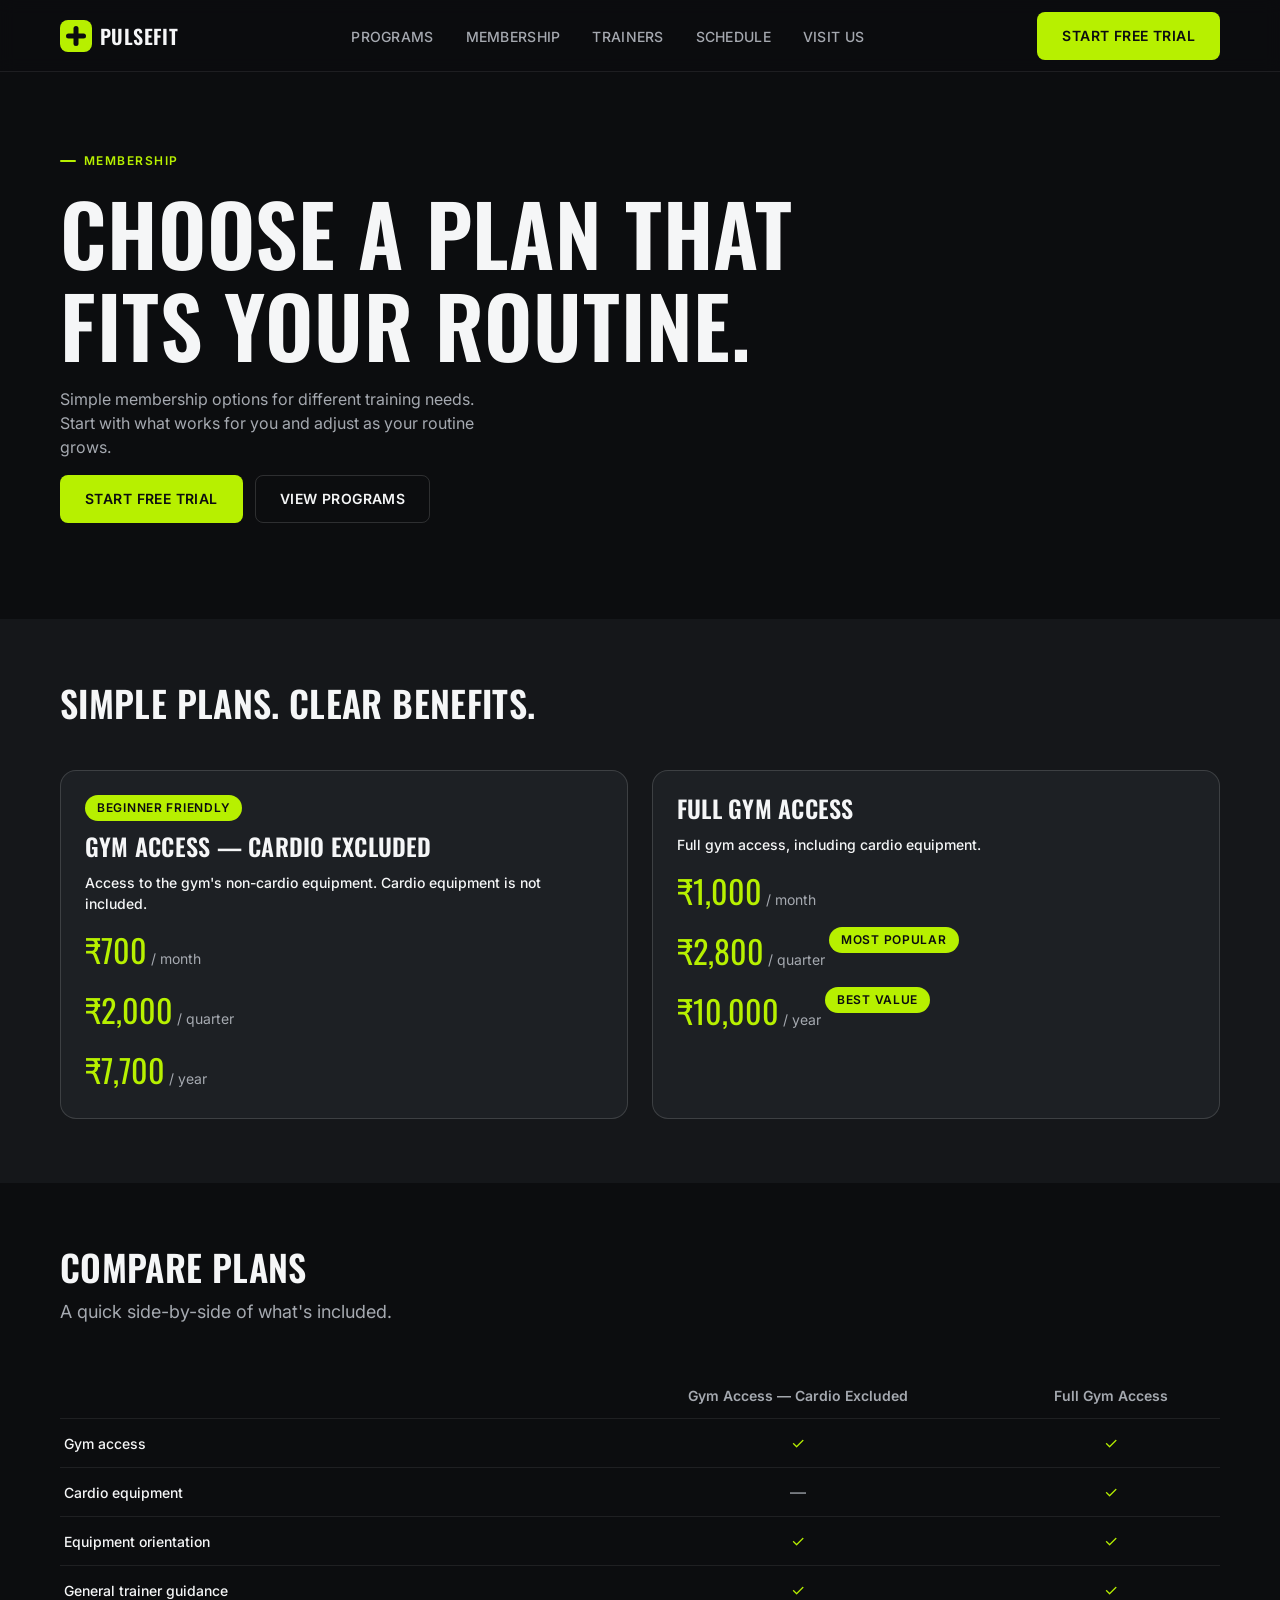
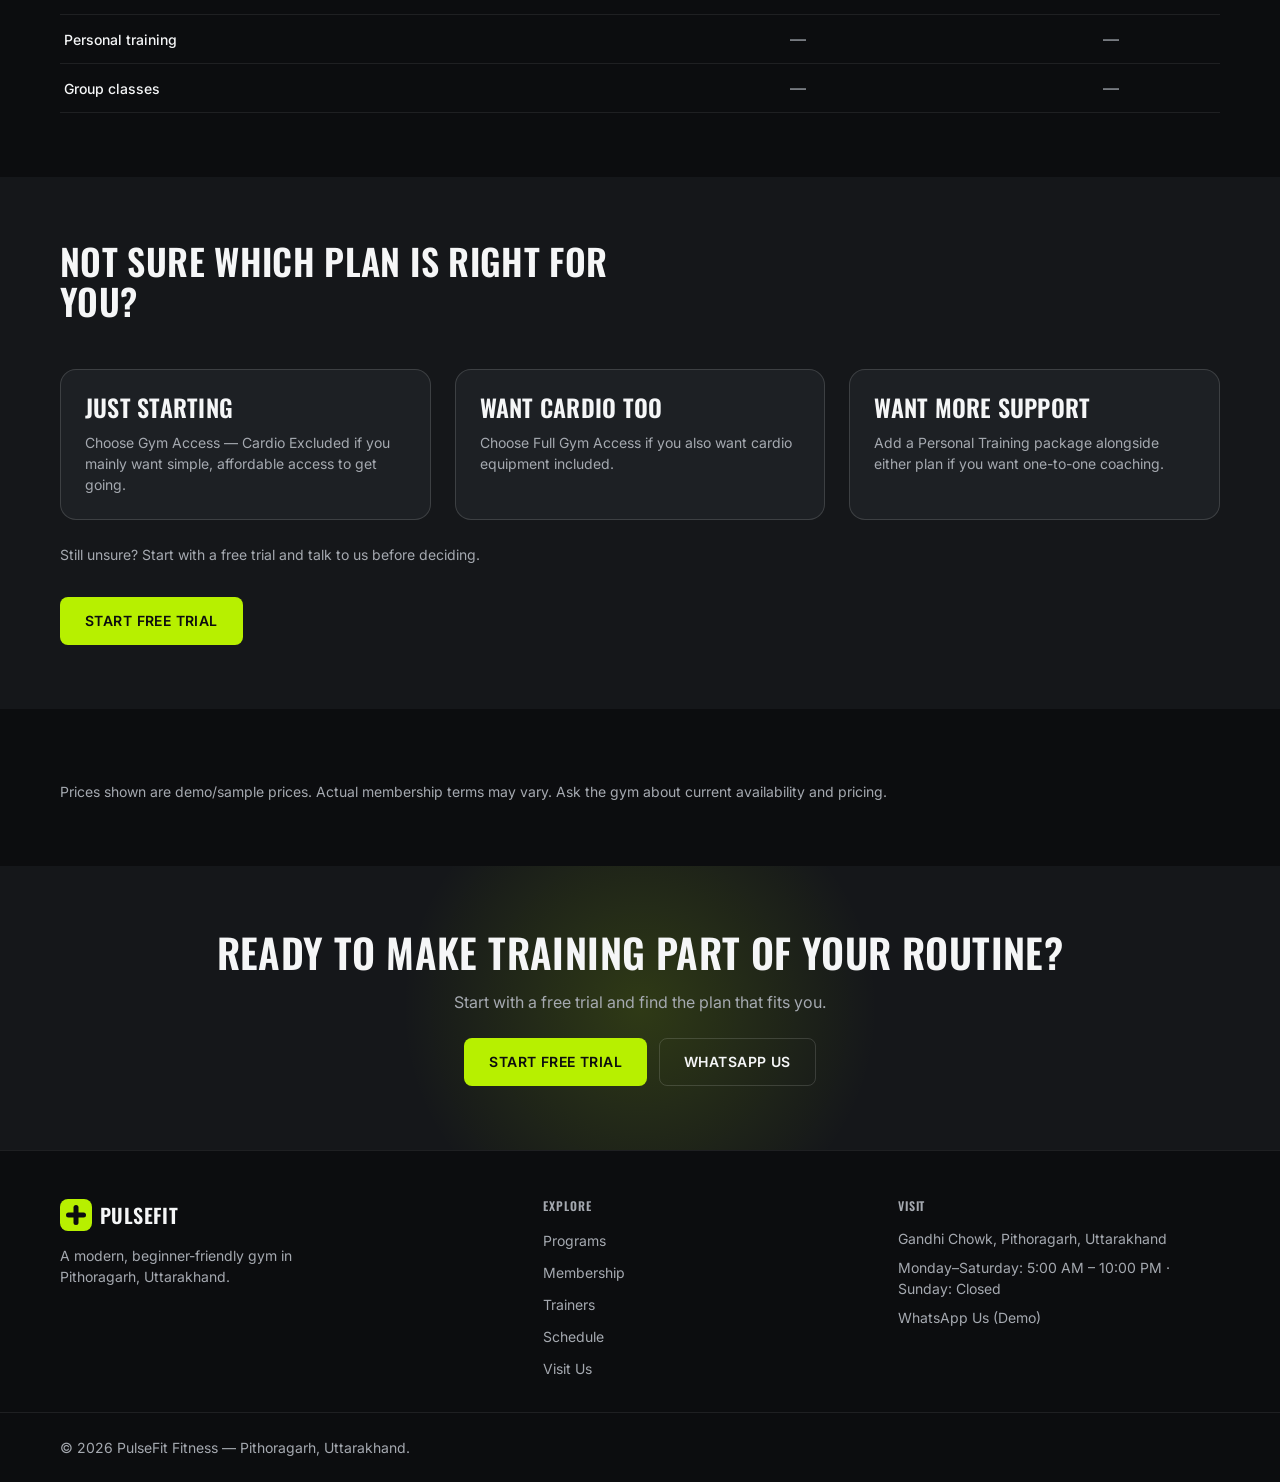
==== membership.html @ 927f4a55 "Add files via upload" ====
<!DOCTYPE html>
<html lang="en">
<head>
  <meta charset="UTF-8">
  <meta name="viewport" content="width=device-width, initial-scale=1.0">
  <meta name="description" content="Compare PulseFit membership plans in Pithoragarh — simple gym-access options with demo pricing, so you can find the plan that fits your routine.">
  <meta name="theme-color" content="#0C0D0F">
  <title>Membership — PulseFit Fitness</title>

  <!-- Fonts: Oswald (display) + Inter (body) -->
  <link rel="preconnect" href="https://fonts.googleapis.com">
  <link rel="preconnect" href="https://fonts.gstatic.com" crossorigin>
  <link href="https://fonts.googleapis.com/css2?family=Inter:wght@400;500;600;700&amp;family=Oswald:wght@500;600;700&amp;display=swap" rel="stylesheet">

  <link rel="stylesheet" href="assets/css/styles.css">
</head>
<body>

  <a class="skip-link" href="#main-content">Skip to main content</a>

  <header class="site-header">
    <div class="container header-inner">

      <a class="logo" href="index.html">
        <svg class="logo-mark" viewBox="0 0 32 32" aria-hidden="true" focusable="false">
          <rect class="logo-mark-bg" width="32" height="32" rx="8"></rect>
          <rect class="logo-mark-plus" x="13.5" y="6" width="5" height="20" rx="2.5"></rect>
          <rect class="logo-mark-plus" x="6" y="13.5" width="20" height="5" rx="2.5"></rect>
        </svg>
        PulseFit
      </a>

      <!-- Desktop navigation: hidden on mobile, shown at the desktop breakpoint -->
      <nav class="nav-desktop" aria-label="Primary">
        <ul>
          <li><a href="programs.html">Programs</a></li>
          <li><a href="membership.html" aria-current="page">Membership</a></li>
          <li><a href="trainers.html">Trainers</a></li>
          <li><a href="schedule.html">Schedule</a></li>
          <li><a href="visit.html">Visit Us</a></li>
        </ul>
      </nav>

      <a class="btn btn--primary nav-cta" href="trial.html">Start Free Trial</a>

      <!-- Mobile hamburger toggle: hidden at the desktop breakpoint -->
      <button
        type="button"
        class="nav-toggle"
        id="nav-toggle"
        aria-expanded="false"
        aria-controls="mobile-menu"
        aria-label="Open menu"
      >
        <span class="nav-toggle-bar"></span>
        <span class="nav-toggle-bar"></span>
        <span class="nav-toggle-bar"></span>
      </button>
    </div>

    <!-- Mobile menu overlay -->
    <div class="mobile-menu" id="mobile-menu" aria-hidden="true">
      <nav class="mobile-menu-nav" aria-label="Mobile">
        <ul>
          <li><a href="index.html">Home</a></li>
          <li><a href="programs.html">Programs</a></li>
          <li><a href="membership.html" aria-current="page">Membership</a></li>
          <li><a href="trainers.html">Trainers</a></li>
          <li><a href="schedule.html">Schedule</a></li>
          <li><a href="visit.html">Visit Us</a></li>
        </ul>
        <a class="btn btn--primary btn--block" href="trial.html">Start Free Trial</a>
      </nav>
    </div>
  </header>

  <main id="main-content">

    <!-- Compact internal-page hero: same pattern as programs.html -->
    <section class="hero">
      <div class="container hero-inner">
        <div class="hero-content">
          <p class="eyebrow">Membership</p>
          <h1 class="hero-heading">Choose a plan that fits your routine.</h1>
          <p class="hero-text">Simple membership options for different training needs. Start with what works for you and adjust as your routine grows.</p>

          <div class="hero-actions">
            <a class="btn btn--primary" href="trial.html">Start Free Trial</a>
            <a class="btn btn--secondary" href="programs.html">View Programs</a>
          </div>
        </div>
      </div>
    </section>

    <!-- Membership Plans: reuses the homepage's membership-card pattern exactly -->
    <section class="section bg-surface" id="plans">
      <div class="container">
        <div class="section-header">
          <h2>Simple Plans. Clear Benefits.</h2>
        </div>

        <div class="card-grid">
          <div class="card membership-card">
            <span class="tag-pill">Beginner Friendly</span>
            <h3>Gym Access — Cardio Excluded</h3>
            <p class="membership-fit">Access to the gym's non-cardio equipment. Cardio equipment is not included.</p>
            <div class="price-row">
              <span class="price">₹700</span>
              <span class="price-period">/ month</span>
            </div>
            <div class="price-row">
              <span class="price">₹2,000</span>
              <span class="price-period">/ quarter</span>
            </div>
            <div class="price-row">
              <span class="price">₹7,700</span>
              <span class="price-period">/ year</span>
            </div>
          </div>

          <div class="card membership-card">
            <h3>Full Gym Access</h3>
            <p class="membership-fit">Full gym access, including cardio equipment.</p>
            <div class="price-row">
              <span class="price">₹1,000</span>
              <span class="price-period">/ month</span>
            </div>
            <div class="price-row">
              <span class="price">₹2,800</span>
              <span class="price-period">/ quarter</span>
              <span class="tag-pill">Most Popular</span>
            </div>
            <div class="price-row">
              <span class="price">₹10,000</span>
              <span class="price-period">/ year</span>
              <span class="tag-pill">Best Value</span>
            </div>
          </div>
        </div>
      </div>
    </section>

    <!-- Plan Comparison: a real table, but sized so it never needs to scroll —
         narrow icon columns + a wrapping feature column, checked at 320px. -->
    <section class="section" id="compare">
      <div class="container">
        <div class="section-header">
          <h2>Compare Plans</h2>
          <p class="section-lead">A quick side-by-side of what's included.</p>
        </div>

        <div class="compare-table-wrap">
          <table class="compare-table">
            <thead>
              <tr>
                <th scope="col"><span class="sr-only">Feature</span></th>
                <th scope="col">Gym Access — Cardio Excluded</th>
                <th scope="col">Full Gym Access</th>
              </tr>
            </thead>
            <tbody>
              <tr>
                <th scope="row">Gym access</th>
                <td><span class="compare-yes" aria-label="Included">✓</span></td>
                <td><span class="compare-yes" aria-label="Included">✓</span></td>
              </tr>
              <tr>
                <th scope="row">Cardio equipment</th>
                <td><span class="compare-no" aria-label="Not included">—</span></td>
                <td><span class="compare-yes" aria-label="Included">✓</span></td>
              </tr>
              <tr>
                <th scope="row">Equipment orientation</th>
                <td><span class="compare-yes" aria-label="Included">✓</span></td>
                <td><span class="compare-yes" aria-label="Included">✓</span></td>
              </tr>
              <tr>
                <th scope="row">General trainer guidance</th>
                <td><span class="compare-yes" aria-label="Included">✓</span></td>
                <td><span class="compare-yes" aria-label="Included">✓</span></td>
              </tr>
              <tr>
                <th scope="row">Personal training</th>
                <td><span class="compare-no" aria-label="Not included">—</span></td>
                <td><span class="compare-no" aria-label="Not included">—</span></td>
              </tr>
              <tr>
                <th scope="row">Group classes</th>
                <td><span class="compare-no" aria-label="Not offered">—</span></td>
                <td><span class="compare-no" aria-label="Not offered">—</span></td>
              </tr>
            </tbody>
          </table>
        </div>
      </div>
    </section>

    <!-- Which Plan Should I Choose: reuses the plain card-grid pattern -->
    <section class="section bg-surface" id="which-plan">
      <div class="container">
        <div class="section-header">
          <h2>Not Sure Which Plan Is Right for You?</h2>
        </div>

        <div class="card-grid">
          <div class="card">
            <h3>Just Starting</h3>
            <p>Choose Gym Access — Cardio Excluded if you mainly want simple, affordable access to get going.</p>
          </div>
          <div class="card">
            <h3>Want Cardio Too</h3>
            <p>Choose Full Gym Access if you also want cardio equipment included.</p>
          </div>
          <div class="card">
            <h3>Want More Support</h3>
            <p>Add a Personal Training package alongside either plan if you want one-to-one coaching.</p>
          </div>
        </div>

        <p class="section-footer-note">Still unsure? Start with a free trial and talk to us before deciding.</p>

        <div class="section-footer-action">
          <a class="btn btn--primary" href="trial.html">Start Free Trial</a>
        </div>
      </div>
    </section>

    <!-- Membership Notes: small, unobtrusive disclosure -->
    <section class="section" id="membership-notes">
      <div class="container">
        <p class="membership-note">Prices shown are demo/sample prices. Actual membership terms may vary. Ask the gym about current availability and pricing.</p>
      </div>
    </section>

    <!-- Final CTA: reuses the homepage's closing cta-band pattern -->
    <section class="section cta-band bg-surface">
      <div class="container cta-band-inner">
        <h2>Ready to Make Training Part of Your Routine?</h2>
        <p>Start with a free trial and find the plan that fits you.</p>

        <div class="cta-band-actions">
          <a class="btn btn--primary" href="trial.html">Start Free Trial</a>
          <a class="btn btn--secondary" href="https://wa.me/919000000000" target="_blank" rel="noopener">WhatsApp Us</a>
        </div>
      </div>
    </section>

  </main>

  <footer class="site-footer">
    <div class="container footer-grid">
      <div class="footer-brand">
        <a class="logo" href="index.html">
          <svg class="logo-mark" viewBox="0 0 32 32" aria-hidden="true" focusable="false">
            <rect class="logo-mark-bg" width="32" height="32" rx="8"></rect>
            <rect class="logo-mark-plus" x="13.5" y="6" width="5" height="20" rx="2.5"></rect>
            <rect class="logo-mark-plus" x="6" y="13.5" width="20" height="5" rx="2.5"></rect>
          </svg>
          PulseFit
        </a>
        <p>A modern, beginner-friendly gym in Pithoragarh, Uttarakhand.</p>
      </div>

      <div class="footer-links">
        <h3>Explore</h3>
        <ul>
          <li><a href="programs.html">Programs</a></li>
          <li><a href="membership.html" aria-current="page">Membership</a></li>
          <li><a href="trainers.html">Trainers</a></li>
          <li><a href="schedule.html">Schedule</a></li>
          <li><a href="visit.html">Visit Us</a></li>
        </ul>
      </div>

      <div class="footer-contact">
        <h3>Visit</h3>
        <ul>
          <li>Gandhi Chowk, Pithoragarh, Uttarakhand</li>
          <li>Monday–Saturday: 5:00 AM – 10:00 PM · Sunday: Closed</li>
          <li><a href="https://wa.me/919000000000" target="_blank" rel="noopener">WhatsApp Us (Demo)</a></li>
        </ul>
      </div>
    </div>

    <div class="footer-bottom">
      <div class="container">
        <p>© 2026 PulseFit Fitness — Pithoragarh, Uttarakhand.</p>
      </div>
    </div>
  </footer>

  <script src="assets/js/script.js" defer></script>
</body>
</html>
---- assets/css/styles.css ----
/* =========================================================
   PULSEFIT — GLOBAL STYLESHEET
   Phase 4 foundation: tokens, reset, base, typography,
   layout, buttons, header, navigation, hero, responsive,
   accessibility, utilities.

   Table of contents:
   1.  Design tokens
   2.  Reset
   3.  Base styles
   4.  Typography
   5.  Layout / container
   6.  Buttons
   7.  Header
   8.  Navigation
   9.  Hero
   10. Responsive rules
   11. Accessibility
   12. Utility classes
   ========================================================= */

/* =========================================================
   1. DESIGN TOKENS
   ========================================================= */
:root {
  /* Color */
  --bg: #0C0D0F;
  --surface: #15171A;
  --surface-2: #1D2024;

  --text: #F5F6F7;
  --text-muted: #A5A9B0;

  --accent: #B7F000;
  --accent-hover: #C8FF1A;
  --accent-ink: #0C0D0F; /* text/icon color placed on top of the accent */
  --warm: #E9E5DC;

  --border: rgba(255, 255, 255, .08);
  --border-strong: rgba(255, 255, 255, .14);

  /* Fonts */
  --font-display: "Oswald", "Arial Narrow", sans-serif;
  --font-body: "Inter", -apple-system, BlinkMacSystemFont, sans-serif;

  /* Type scale (mobile values from spec; --fs-hero scales fluidly
     up toward the desktop range as the viewport widens) */
  --fs-eyebrow: 12px;
  --fs-small: 14px;
  --fs-body: 16px;
  --fs-h3: 24px;
  --fs-h2: 36px;
  --fs-hero: clamp(52px, 3.6vw + 38px, 84px);

  /* Spacing scale */
  --space-4: 4px;
  --space-8: 8px;
  --space-12: 12px;
  --space-16: 16px;
  --space-24: 24px;
  --space-32: 32px;
  --space-40: 40px;
  --space-48: 48px;
  --space-64: 64px;
  --space-80: 80px;
  --space-96: 96px;
  --space-128: 128px;

  /* Radius */
  --radius-control: 8px;  /* buttons / inputs */
  --radius-card: 16px;    /* cards */
  --radius-feature: 20px; /* large feature blocks */
  --radius-pill: 999px;   /* pills */

  /* Layout */
  --container-max: 1200px;
  --container-pad: 20px;
  --header-height: 72px;

  /* Motion */
  --transition: 200ms ease;

  /* Stacking order */
  --z-header: 100;
  --z-overlay: 90;
  --z-skip-link: 200;
}

/* =========================================================
   2. RESET
   ========================================================= */
*,
*::before,
*::after {
  box-sizing: border-box;
}

* {
  margin: 0;
}

html {
  -webkit-text-size-adjust: 100%;
}

body {
  min-height: 100vh;
  line-height: 1.5;
  -webkit-font-smoothing: antialiased;
  -moz-osx-font-smoothing: grayscale;
}

img,
picture,
svg {
  display: block;
  max-width: 100%;
}

button,
input,
textarea,
select {
  font: inherit;
  color: inherit;
}

button {
  background: none;
  border: none;
  cursor: pointer;
}

a {
  color: inherit;
  text-decoration: none;
}

ul {
  list-style: none;
  padding: 0;
}

/* =========================================================
   3. BASE STYLES
   ========================================================= */
html {
  scroll-behavior: smooth;
}

body {
  background-color: var(--bg);
  color: var(--text);
  font-family: var(--font-body);
  font-size: var(--fs-body);
  overflow-x: hidden; /* safety net against accidental horizontal overflow */
}

/* Applied by script.js while the mobile menu is open */
body.no-scroll {
  overflow: hidden;
}

/* =========================================================
   4. TYPOGRAPHY
   ========================================================= */
h1,
h2,
h3 {
  font-family: var(--font-display);
  font-weight: 600;
  line-height: 1.1;
  text-transform: uppercase;
  letter-spacing: 0.01em;
  color: var(--text);
}

h1 {
  font-size: var(--fs-hero);
}

h2 {
  font-size: var(--fs-h2);
}

h3 {
  font-size: var(--fs-h3);
}

p {
  color: var(--text-muted);
}

.eyebrow {
  display: inline-flex;
  align-items: center;
  gap: var(--space-8);
  font-family: var(--font-body);
  font-size: var(--fs-eyebrow);
  font-weight: 600;
  letter-spacing: 0.12em;
  text-transform: uppercase;
  color: var(--accent);
}

.eyebrow::before {
  content: "";
  width: 16px;
  height: 2px;
  background-color: var(--accent);
  border-radius: var(--radius-pill);
}

/* =========================================================
   5. LAYOUT / CONTAINER
   ========================================================= */
.container {
  width: 100%;
  max-width: var(--container-max);
  margin-inline: auto;
  padding-inline: var(--container-pad);
}

/* =========================================================
   6. BUTTONS
   ========================================================= */
.btn {
  display: inline-flex;
  align-items: center;
  justify-content: center;
  gap: var(--space-8);
  min-height: 48px; /* comfortable tap target */
  padding: var(--space-12) var(--space-24);
  border-radius: var(--radius-control);
  border: 1px solid transparent;
  font-family: var(--font-body);
  font-size: var(--fs-small);
  font-weight: 600;
  letter-spacing: 0.03em;
  text-transform: uppercase;
  white-space: nowrap;
  transition: transform var(--transition), background-color var(--transition),
    border-color var(--transition);
}

.btn:active {
  transform: scale(0.98);
}

.btn--primary {
  background-color: var(--accent);
  color: var(--accent-ink);
}

.btn--primary:hover {
  background-color: var(--accent-hover);
}

.btn--secondary {
  background-color: transparent;
  border-color: var(--border-strong);
  color: var(--text);
}

.btn--secondary:hover {
  background-color: var(--surface);
  border-color: var(--accent);
}

.btn--tertiary {
  background-color: transparent;
  border-color: transparent;
  color: var(--text-muted);
}

.btn--tertiary:hover {
  color: var(--text);
  text-decoration: underline;
}

.btn--block {
  width: 100%;
}

/* =========================================================
   7. HEADER
   ========================================================= */
.site-header {
  position: sticky;
  top: 0;
  z-index: var(--z-header);
  height: var(--header-height);
  display: flex;
  align-items: center;
  background-color: rgba(12, 13, 15, 0.92);
  backdrop-filter: blur(8px);
  -webkit-backdrop-filter: blur(8px);
  border-bottom: 1px solid var(--border);
}

.header-inner {
  display: flex;
  align-items: center;
  justify-content: space-between;
  gap: var(--space-16);
}

.logo {
  display: inline-flex;
  align-items: center;
  gap: var(--space-8);
  font-family: var(--font-display);
  font-size: 20px;
  font-weight: 600;
  letter-spacing: 0.02em;
  text-transform: uppercase;
}

.logo-mark {
  width: 32px;
  height: 32px;
  flex-shrink: 0;
}

.logo-mark-bg {
  fill: var(--accent);
}

.logo-mark-plus {
  fill: var(--accent-ink);
}

/* =========================================================
   8. NAVIGATION
   ========================================================= */

/* Desktop nav + CTA are hidden until the desktop breakpoint (section 10) */
.nav-desktop {
  display: none;
}

.nav-cta {
  display: none;
}

/* Hamburger toggle (mobile only) */
.nav-toggle {
  display: flex;
  flex-direction: column;
  justify-content: center;
  align-items: center;
  gap: 5px;
  width: 48px;
  height: 48px;
  border-radius: var(--radius-control);
  flex-shrink: 0;
}

.nav-toggle-bar {
  width: 22px;
  height: 2px;
  background-color: var(--text);
  border-radius: var(--radius-pill);
  transition: transform var(--transition), opacity var(--transition);
}

/* Animate hamburger into an X. State is read straight off aria-expanded
   so the icon can never fall out of sync with the accessible state. */
.nav-toggle[aria-expanded="true"] .nav-toggle-bar:nth-child(1) {
  transform: translateY(7px) rotate(45deg);
}

.nav-toggle[aria-expanded="true"] .nav-toggle-bar:nth-child(2) {
  opacity: 0;
}

.nav-toggle[aria-expanded="true"] .nav-toggle-bar:nth-child(3) {
  transform: translateY(-7px) rotate(-45deg);
}

/* Mobile menu overlay panel. Visibility is driven by aria-hidden so the
   accessible state and the visual state can never drift apart. */
.mobile-menu {
  position: fixed;
  inset: var(--header-height) 0 0 0;
  z-index: var(--z-overlay);
  background-color: var(--bg);
  padding: var(--space-32) var(--container-pad) var(--space-40);
  overflow-y: auto;
  opacity: 0;
  visibility: hidden;
  transform: translateY(-8px);
  transition: opacity var(--transition), transform var(--transition),
    visibility var(--transition);
}

.mobile-menu[aria-hidden="false"] {
  opacity: 1;
  visibility: visible;
  transform: translateY(0);
}

.mobile-menu-nav ul {
  display: flex;
  flex-direction: column;
  gap: var(--space-8);
  margin-bottom: var(--space-32);
}

.mobile-menu-nav a {
  display: block;
  padding: var(--space-12) 0;
  font-family: var(--font-display);
  font-size: var(--fs-h3);
  text-transform: uppercase;
  border-bottom: 1px solid var(--border);
}

/* =========================================================
   9. HERO
   ========================================================= */
.hero {
  padding-block: var(--space-48) var(--space-64);
}

.hero-inner {
  display: flex;
  flex-direction: column;
  gap: var(--space-32);
}

.hero-content {
  display: flex;
  flex-direction: column;
  align-items: flex-start;
  gap: var(--space-16);
}

.hero-heading {
  max-width: 18ch;
}

.hero-text {
  max-width: 42ch;
  font-size: var(--fs-body);
}

.hero-actions {
  display: flex;
  flex-direction: column;
  gap: var(--space-12);
  width: 100%;
}

.hero-trust {
  display: flex;
  flex-wrap: wrap;
  gap: var(--space-16) var(--space-24);
  margin-top: var(--space-8);
}

.hero-trust li {
  display: flex;
  align-items: center;
  gap: var(--space-8);
  font-size: var(--fs-small);
  color: var(--text-muted);
}

.hero-trust li::before {
  content: "";
  width: 6px;
  height: 6px;
  border-radius: 50%;
  background-color: var(--accent);
  flex-shrink: 0;
}

.hero-visual-frame {
  position: relative;
  width: 100%;
  aspect-ratio: 4 / 5;
  border-radius: var(--radius-feature);
  background-color: var(--surface);
  border: 1px solid var(--border);
  overflow: hidden;
}

.hero-visual-frame img {
  width: 100%;
  height: 100%;
  object-fit: cover;
  display: block;
}

.site-footer {
  border-top: 1px solid var(--border);
}

/* Inner vertical spacing now lives on .footer-grid / .footer-bottom below */
.site-footer p {
  font-size: var(--fs-small);
}

/* =========================================================
   PHASE 5 — HOMEPAGE SECTION COMPONENTS
   Built on top of the tokens, buttons, and container/eyebrow
   patterns already defined above. No new frameworks, no
   duplicate systems — everything below reuses .container,
   .btn, .eyebrow and the color/spacing/radius tokens.
   ========================================================= */

/* --- Shared section + heading pattern, reused by every
       section below --- */
.section {
  padding-block: var(--space-64);
}

.section-header {
  display: flex;
  flex-direction: column;
  gap: var(--space-12);
  max-width: 60ch;
  margin-bottom: var(--space-32);
}

.section-lead {
  font-size: 18px;
}

.section-footer-action {
  margin-top: var(--space-32);
}

/* --- Cards: shared by Trust Strip, Programs, Facilities,
       Trainers, Membership and Testimonials --- */
.card-grid {
  display: grid;
  grid-template-columns: repeat(auto-fit, minmax(240px, 1fr));
  gap: var(--space-16);
}

.card {
  display: flex;
  flex-direction: column;
  gap: var(--space-12);
  padding: var(--space-24);
  background-color: var(--surface-2);
  border: 1px solid var(--border-strong);
  border-radius: var(--radius-card);
  transition: border-color var(--transition), transform var(--transition);
}

.card h3 {
  font-size: var(--fs-h3);
}

.card p {
  font-size: var(--fs-small);
}

/* Cards that are also links get a hover/focus affordance */
a.card:hover,
a.card:focus-visible {
  border-color: var(--accent);
  transform: translateY(-2px);
}

.card-icon {
  width: 48px;
  height: 48px;
  padding: 10px;
  box-sizing: border-box;
  background-color: var(--surface);
  border-radius: var(--radius-control);
  color: var(--accent);
  transition: background-color var(--transition), color var(--transition);
}

a.card:hover .card-icon,
a.card:focus-visible .card-icon {
  background-color: var(--accent);
  color: var(--accent-ink);
}

.card-icon svg {
  width: 100%;
  height: 100%;
}

.card-link {
  margin-top: auto;
  align-self: flex-start;
  font-size: var(--fs-small);
  font-weight: 600;
  color: var(--accent);
}

.plus-badge {
  width: 40px;
  height: 40px;
  flex-shrink: 0;
  border-radius: var(--radius-control);
  background-color: var(--surface);
  color: var(--accent);
  display: flex;
  align-items: center;
  justify-content: center;
}

.plus-badge svg {
  width: 16px;
  height: 16px;
}

/* --- Why PulseFit: a split layout (intro + list), deliberately not a
       card-grid, so the page doesn't read as repetitive cards end to end --- */
.why-grid {
  display: flex;
  flex-direction: column;
  gap: var(--space-32);
}

.why-intro {
  display: flex;
  flex-direction: column;
  gap: var(--space-12);
  max-width: 60ch;
}

.why-highlight {
  margin-top: var(--space-8);
  padding-top: var(--space-16);
  border-top: 1px solid var(--border);
  font-family: var(--font-display);
  font-size: var(--fs-h3);
  text-transform: uppercase;
  color: var(--accent);
}

.why-list {
  display: flex;
  flex-direction: column;
}

.why-item {
  display: flex;
  gap: var(--space-16);
  padding-block: var(--space-24);
  border-bottom: 1px solid var(--border);
}

.why-item:first-child {
  padding-top: 0;
}

.why-item:last-child {
  border-bottom: none;
  padding-bottom: 0;
}

.why-item h3 {
  font-size: var(--fs-h3);
  margin-bottom: var(--space-4);
}

.why-item p {
  font-size: var(--fs-small);
}

/* --- Facilities: image-first bento gallery — one dominant image plus
   three supporting images, rather than four equal illustrated tiles --- */
.facility-gallery {
  display: grid;
  grid-template-columns: 1fr;
  gap: var(--space-16);
}

.facility-photo {
  width: 100%;
  aspect-ratio: 4 / 3;
  border-radius: var(--radius-card);
  background-color: var(--surface-2);
  border: 1px solid var(--border);
  overflow: hidden;
}

.facility-item--dominant .facility-photo {
  aspect-ratio: 16 / 10;
}

.facility-photo img {
  width: 100%;
  height: 100%;
  object-fit: cover;
  display: block;
}

.facility-caption {
  margin-top: var(--space-8);
  font-size: var(--fs-small);
  font-weight: 500;
  text-align: center;
}

.facility-note {
  margin-top: var(--space-16);
  font-size: var(--fs-small);
}

/* --- Beginner-Friendly: a distinct reassurance banner (image + text + CTA),
   deliberately different from the card-grid and gallery compositions above --- */
.beginner-banner {
  margin-top: var(--space-32);
  display: flex;
  flex-direction: column;
  gap: var(--space-24);
  padding: var(--space-24);
  border-radius: var(--radius-feature);
  background-color: var(--surface-2);
  border: 1px solid var(--border-strong);
}

.beginner-banner-visual {
  aspect-ratio: 4 / 3;
  border-radius: var(--radius-card);
  overflow: hidden;
}

.beginner-banner-visual img {
  width: 100%;
  height: 100%;
  object-fit: cover;
  display: block;
}

.beginner-banner-content {
  display: flex;
  flex-direction: column;
  align-items: flex-start;
  gap: var(--space-12);
}

.beginner-banner-content h3 {
  font-size: var(--fs-h2);
}

.beginner-banner-content p {
  max-width: 60ch;
}

/* --- Trainers: an editorial alternating layout instead of a uniform
   3-card grid, so trainer profiles read more like a bio spread --- */
.trainer-list {
  display: flex;
  flex-direction: column;
  gap: var(--space-32);
}

.trainer-profile {
  display: flex;
  flex-direction: column;
  gap: var(--space-16);
}

.trainer-photo {
  position: relative;
  aspect-ratio: 3 / 4;
  border-radius: var(--radius-card);
  background-color: var(--surface-2);
  border: 1px solid var(--border);
  overflow: hidden;
}

.trainer-photo img {
  width: 100%;
  height: 100%;
  object-fit: cover;
  display: block;
}

.trainer-photo-badge {
  position: absolute;
  left: var(--space-12);
  bottom: var(--space-12);
  padding: var(--space-4) var(--space-12);
  background-color: rgba(12, 13, 15, 0.85);
  border: 1px solid var(--border-strong);
  border-radius: var(--radius-pill);
  font-size: var(--fs-eyebrow);
  font-weight: 600;
  letter-spacing: 0.06em;
  text-transform: uppercase;
  color: var(--accent);
}

.trainer-info {
  display: flex;
  flex-direction: column;
  gap: var(--space-8);
}

.trainer-role {
  font-size: var(--fs-eyebrow);
  font-weight: 600;
  letter-spacing: 0.08em;
  text-transform: uppercase;
  color: var(--text-muted);
}

/* --- Membership --- */
.price-row {
  display: flex;
  align-items: baseline;
  gap: var(--space-4);
}

.price {
  font-family: var(--font-display);
  font-size: 32px;
  color: var(--accent);
}

.price-period {
  font-size: var(--fs-small);
  color: var(--text-muted);
}

.membership-fit {
  font-size: var(--fs-small);
  font-weight: 500;
  color: var(--text);
}

.membership-card--recommended {
  border-color: var(--accent);
  background-color: var(--surface);
}

.tag-pill {
  align-self: flex-start;
  padding: var(--space-4) var(--space-12);
  background-color: var(--accent);
  color: var(--accent-ink);
  border-radius: var(--radius-pill);
  font-size: var(--fs-eyebrow);
  font-weight: 600;
  letter-spacing: 0.06em;
  text-transform: uppercase;
}

.membership-card ul {
  display: flex;
  flex-direction: column;
  gap: var(--space-8);
}

.membership-card li {
  display: flex;
  align-items: baseline;
  gap: var(--space-8);
  font-size: var(--fs-small);
  color: var(--text-muted);
}

.membership-card li::before {
  content: "";
  width: 6px;
  height: 6px;
  border-radius: 50%;
  background-color: var(--accent);
  flex-shrink: 0;
}

.membership-note {
  font-size: var(--fs-small);
  margin-top: var(--space-8);
}

/* --- Testimonials --- */
.testimonial-mark {
  display: block;
  font-family: var(--font-display);
  font-size: 56px;
  line-height: 1;
  color: var(--accent);
  opacity: 0.5;
}

.testimonial-card blockquote {
  font-size: var(--fs-body);
  color: var(--text);
  line-height: 1.5;
  margin-top: calc(-1 * var(--space-16));
}

.testimonial-card cite {
  display: block;
  margin-top: var(--space-8);
  font-style: normal;
  font-size: var(--fs-small);
  color: var(--text-muted);
}

/* --- Schedule preview --- */
.schedule-list {
  display: grid;
  grid-template-columns: 1fr;
  gap: var(--space-8);
  max-width: 640px;
}

.schedule-row {
  display: flex;
  justify-content: space-between;
  align-items: center;
  gap: var(--space-16);
  padding: var(--space-12) var(--space-16);
  background-color: var(--surface-2);
  border: 1px solid var(--border);
  border-radius: var(--radius-control);
}

.schedule-row dt {
  font-family: var(--font-display);
  text-transform: uppercase;
  font-size: var(--fs-small);
}

.schedule-row dd {
  font-size: var(--fs-small);
  color: var(--text-muted);
}

/* --- Location / Visit Us --- */
.location-grid {
  display: flex;
  flex-direction: column;
  gap: var(--space-32);
}

.location-info {
  display: flex;
  flex-direction: column;
  gap: var(--space-24);
}

.location-details p {
  margin-bottom: var(--space-4);
}

.location-details strong {
  color: var(--text);
}

.location-actions {
  display: flex;
  flex-direction: column;
  gap: var(--space-16);
}

.contact-demo-note {
  margin-bottom: var(--space-4);
  font-size: var(--fs-small);
  color: var(--text-muted);
}

.contact-demo-note strong {
  color: var(--text);
}

.location-map {
  width: 100%;
  aspect-ratio: 4 / 3;
  border-radius: var(--radius-card);
  overflow: hidden;
  border: 1px solid var(--border);
}

.location-map iframe {
  width: 100%;
  height: 100%;
  border: 0;
}

/* --- FAQ --- */
.faq-list {
  display: flex;
  flex-direction: column;
  gap: var(--space-16);
  max-width: 720px;
}

.faq-item {
  background-color: var(--surface-2);
  border: 1px solid var(--border-strong);
  border-radius: var(--radius-card);
  padding: var(--space-24);
  transition: border-color var(--transition);
}

.faq-item[open] {
  border-color: var(--accent);
}

.faq-item summary {
  cursor: pointer;
  font-family: var(--font-display);
  font-size: var(--fs-h3);
  list-style: none;
  display: flex;
  align-items: center;
  justify-content: space-between;
  gap: var(--space-16);
}

.faq-item summary::-webkit-details-marker {
  display: none;
}

.faq-item summary::after {
  content: "+";
  color: var(--accent);
  font-size: 24px;
  flex-shrink: 0;
  transition: transform var(--transition);
}

.faq-item[open] summary::after {
  transform: rotate(45deg);
}

.faq-item p {
  margin-top: var(--space-12);
  font-size: var(--fs-small);
}

/* --- Final CTA band --- */
.cta-band {
  position: relative;
  text-align: center;
  overflow: hidden;
}

.cta-band::before {
  content: "";
  position: absolute;
  top: 50%;
  left: 50%;
  width: 480px;
  height: 480px;
  background: radial-gradient(circle, rgba(183, 240, 0, 0.16), transparent 70%);
  transform: translate(-50%, -50%);
  pointer-events: none;
}

.cta-band-inner {
  position: relative;
  display: flex;
  flex-direction: column;
  align-items: center;
  gap: var(--space-16);
}

.cta-band-inner h2 {
  font-size: 40px;
}

.cta-band-inner p {
  max-width: 46ch;
}

.cta-band-actions {
  display: flex;
  flex-direction: column;
  justify-content: center;
  gap: var(--space-12);
  width: 100%;
  max-width: 360px;
  margin-top: var(--space-8);
}

/* --- Footer (expanded) --- */
.footer-grid {
  display: grid;
  grid-template-columns: 1fr;
  gap: var(--space-32);
  padding-block: var(--space-48) var(--space-32);
}

.footer-brand p {
  margin-top: var(--space-8);
  font-size: var(--fs-small);
  max-width: 32ch;
}

.footer-links h3,
.footer-contact h3 {
  font-size: var(--fs-eyebrow);
  letter-spacing: 0.08em;
  margin-bottom: var(--space-16);
  color: var(--text-muted);
}

.footer-links ul,
.footer-contact ul {
  display: flex;
  flex-direction: column;
  gap: var(--space-8);
}

.footer-links a,
.footer-contact a {
  font-size: var(--fs-small);
  color: var(--text-muted);
  transition: color var(--transition);
}

.footer-links a:hover,
.footer-links a:focus-visible,
.footer-contact a:hover,
.footer-contact a:focus-visible {
  color: var(--text);
}

.footer-contact li {
  font-size: var(--fs-small);
  color: var(--text-muted);
}

.footer-bottom {
  padding-block: var(--space-24);
  border-top: 1px solid var(--border);
}

.footer-bottom p {
  font-size: var(--fs-small);
}

/* --- Programs page only: numbered step badges inside the beginner-banner's
   why-list reuse, styled to match the display-font treatment used for
   numerals elsewhere on the site (e.g. .price) --- */
.beginner-steps .plus-badge {
  font-family: var(--font-display);
  font-size: var(--fs-h3);
  font-weight: 600;
}

/* --- Membership page only: small note under the "which plan" card grid --- */
.section-footer-note {
  margin-top: var(--space-24);
  font-size: var(--fs-small);
  color: var(--text-muted);
}

/* --- Trainers page only: compact focus-area list inside each trainer
   profile. Deliberately plain (no accent dots) so it doesn't compete
   visually with the accent-marked lists used elsewhere. --- */
.trainer-focus {
  display: flex;
  flex-wrap: wrap;
  gap: var(--space-8);
  margin-top: var(--space-4);
}

.trainer-focus li {
  padding: var(--space-4) var(--space-12);
  background-color: var(--surface);
  border: 1px solid var(--border);
  border-radius: var(--radius-pill);
  font-size: var(--fs-eyebrow);
  color: var(--text-muted);
}

/* --- Trainers page only: neutral (non-accent) tags for the Training
   Areas list — six items side by side would overuse the lime accent
   if styled like .tag-pill, so this is a quieter variant. --- */
.area-tag-list {
  display: flex;
  flex-wrap: wrap;
  gap: var(--space-12);
}

.area-tag {
  padding: var(--space-8) var(--space-16);
  background-color: var(--surface-2);
  border: 1px solid var(--border-strong);
  border-radius: var(--radius-pill);
  font-size: var(--fs-small);
  font-weight: 500;
}

/* --- Schedule page only: simple dot-bullet checklist for practical
   "before you come" tips. Same dot treatment used elsewhere (hero-trust,
   membership-card lists), just not tied to either of those components. --- */
.tips-list {
  display: flex;
  flex-direction: column;
  gap: var(--space-12);
  max-width: 640px;
}

.tips-list li {
  display: flex;
  align-items: flex-start;
  gap: var(--space-12);
  font-size: var(--fs-body);
}

.tips-list li::before {
  content: "";
  width: 6px;
  height: 6px;
  margin-top: 9px;
  border-radius: 50%;
  background-color: var(--accent);
  flex-shrink: 0;
}

/* --- Visit page only: spacing for the standalone map under the
   Get Directions button (location-map is normally paired inside
   location-grid; here it follows a single button instead). --- */
.visit-map {
  margin-top: var(--space-24);
}

/* --- Membership page only: plan comparison table. Sized so the icon
   columns stay narrow and the feature column simply wraps rather than
   forcing horizontal scroll; the wrapper is a defensive fallback only. --- */
.compare-table-wrap {
  overflow-x: auto;
}

.compare-table {
  width: 100%;
  border-collapse: collapse;
}

.compare-table th,
.compare-table td {
  padding: var(--space-12) var(--space-4);
  border-bottom: 1px solid var(--border);
  font-size: var(--fs-small);
  text-align: center;
}

.compare-table thead th {
  color: var(--text-muted);
  font-weight: 600;
}

.compare-table tbody th {
  text-align: left;
  font-weight: 500;
  color: var(--text);
  padding-right: var(--space-8);
}

.compare-table th:first-child,
.compare-table td:first-child {
  width: 46%;
}

.compare-yes,
.compare-no {
  display: inline-block;
  font-size: 16px;
}

.compare-yes {
  color: var(--accent);
}

.compare-no {
  color: var(--text-muted);
}

/* =========================================================
   10. RESPONSIVE RULES
   ========================================================= */

/* Extra-small phones: tighten side padding slightly */
@media (max-width: 359px) {
  :root {
    --container-pad: 16px;
  }
}

/* Tablet */
@media (min-width: 768px) {
  :root {
    --container-pad: 32px;
  }

  .hero-actions {
    flex-direction: row;
  }

  .hero-trust {
    gap: var(--space-24) var(--space-32);
  }

  .cta-band-actions {
    flex-direction: row;
    max-width: none;
  }

  .footer-grid {
    grid-template-columns: 1.4fr 1fr 1fr;
  }

  .facility-gallery {
    grid-template-columns: 2fr 1fr;
    grid-template-rows: repeat(3, 1fr);
  }

  .facility-item--dominant {
    grid-column: 1;
    grid-row: 1 / span 3;
  }

  .facility-item--dominant .facility-photo,
  .facility-photo {
    height: 100%;
  }

  .facility-item--dominant .facility-photo {
    aspect-ratio: auto;
  }

  .beginner-banner {
    flex-direction: row;
    align-items: stretch;
    gap: var(--space-32);
    padding: var(--space-32);
  }

  .beginner-banner-visual {
    flex: 0 0 38%;
    aspect-ratio: auto;
  }

  .beginner-banner-content {
    flex: 1;
    justify-content: center;
  }
}

/* Desktop: full navigation replaces the hamburger */
@media (min-width: 1024px) {
  .nav-toggle,
  .mobile-menu {
    display: none;
  }

  .nav-desktop {
    display: flex;
  }

  .nav-cta {
    display: inline-flex;
  }

  .nav-desktop ul {
    display: flex;
    align-items: center;
    gap: var(--space-32);
  }

  .nav-desktop a {
    font-size: var(--fs-small);
    font-weight: 500;
    text-transform: uppercase;
    letter-spacing: 0.02em;
    color: var(--text-muted);
    transition: color var(--transition);
  }

  .nav-desktop a:hover {
    color: var(--text);
  }

  .header-inner {
    gap: var(--space-32);
  }

  .hero-inner {
    flex-direction: row;
    align-items: center;
    gap: var(--space-64);
  }

  .hero-content {
    flex: 1;
  }

  .hero-actions {
    flex-direction: row;
  }

  .hero-visual {
    flex: 1;
  }

  .hero-visual-frame {
    aspect-ratio: 4 / 3.4;
  }

  .section-header {
    margin-bottom: var(--space-48);
  }

  .location-grid {
    flex-direction: row;
    align-items: center;
    gap: var(--space-64);
  }

  .location-info,
  .location-map {
    flex: 1;
  }

  .why-grid {
    flex-direction: row;
    align-items: flex-start;
    gap: var(--space-64);
  }

  .why-intro {
    flex: 0 0 34%;
  }

  .why-list {
    flex: 1;
  }

  .trainer-profile {
    flex-direction: row;
    align-items: center;
    gap: var(--space-32);
  }

  .trainer-profile:nth-child(even) {
    flex-direction: row-reverse;
  }

  .trainer-photo {
    flex: 0 0 280px;
  }

  .trainer-info {
    flex: 1;
  }

  .schedule-list {
    grid-template-columns: repeat(2, 1fr);
  }
}

/* Large desktop */
@media (min-width: 1280px) {
  :root {
    --container-max: 1240px;
    --container-pad: 40px;
  }

  .hero {
    padding-block: var(--space-80) var(--space-96);
  }

  .hero-inner {
    gap: var(--space-96);
  }

  .card-grid {
    gap: var(--space-24);
  }
}

/* Extra-large desktop: cap the container so content never over-stretches */
@media (min-width: 1440px) {
  :root {
    --container-max: 1320px;
  }
}

/* =========================================================
   11. ACCESSIBILITY
   ========================================================= */
.skip-link {
  position: absolute;
  top: -100%;
  left: var(--space-16);
  z-index: var(--z-skip-link);
  padding: var(--space-8) var(--space-16);
  background-color: var(--accent);
  color: var(--accent-ink);
  border-radius: var(--radius-control);
  font-weight: 600;
  transition: top var(--transition);
}

.skip-link:focus {
  top: var(--space-16);
}

:focus-visible {
  outline: 2px solid var(--accent);
  outline-offset: 2px;
  border-radius: var(--radius-control);
}

@media (prefers-reduced-motion: reduce) {
  html {
    scroll-behavior: auto;
  }

  *,
  *::before,
  *::after {
    animation-duration: 0.001ms !important;
    animation-iteration-count: 1 !important;
    transition-duration: 0.001ms !important;
    scroll-behavior: auto !important;
  }
}

/* =========================================================
   12. UTILITY CLASSES
   ========================================================= */
.bg-surface {
  background-color: var(--surface);
}

.sr-only {
  position: absolute;
  width: 1px;
  height: 1px;
  padding: 0;
  margin: -1px;
  overflow: hidden;
  clip: rect(0, 0, 0, 0);
  white-space: nowrap;
  border: 0;
}
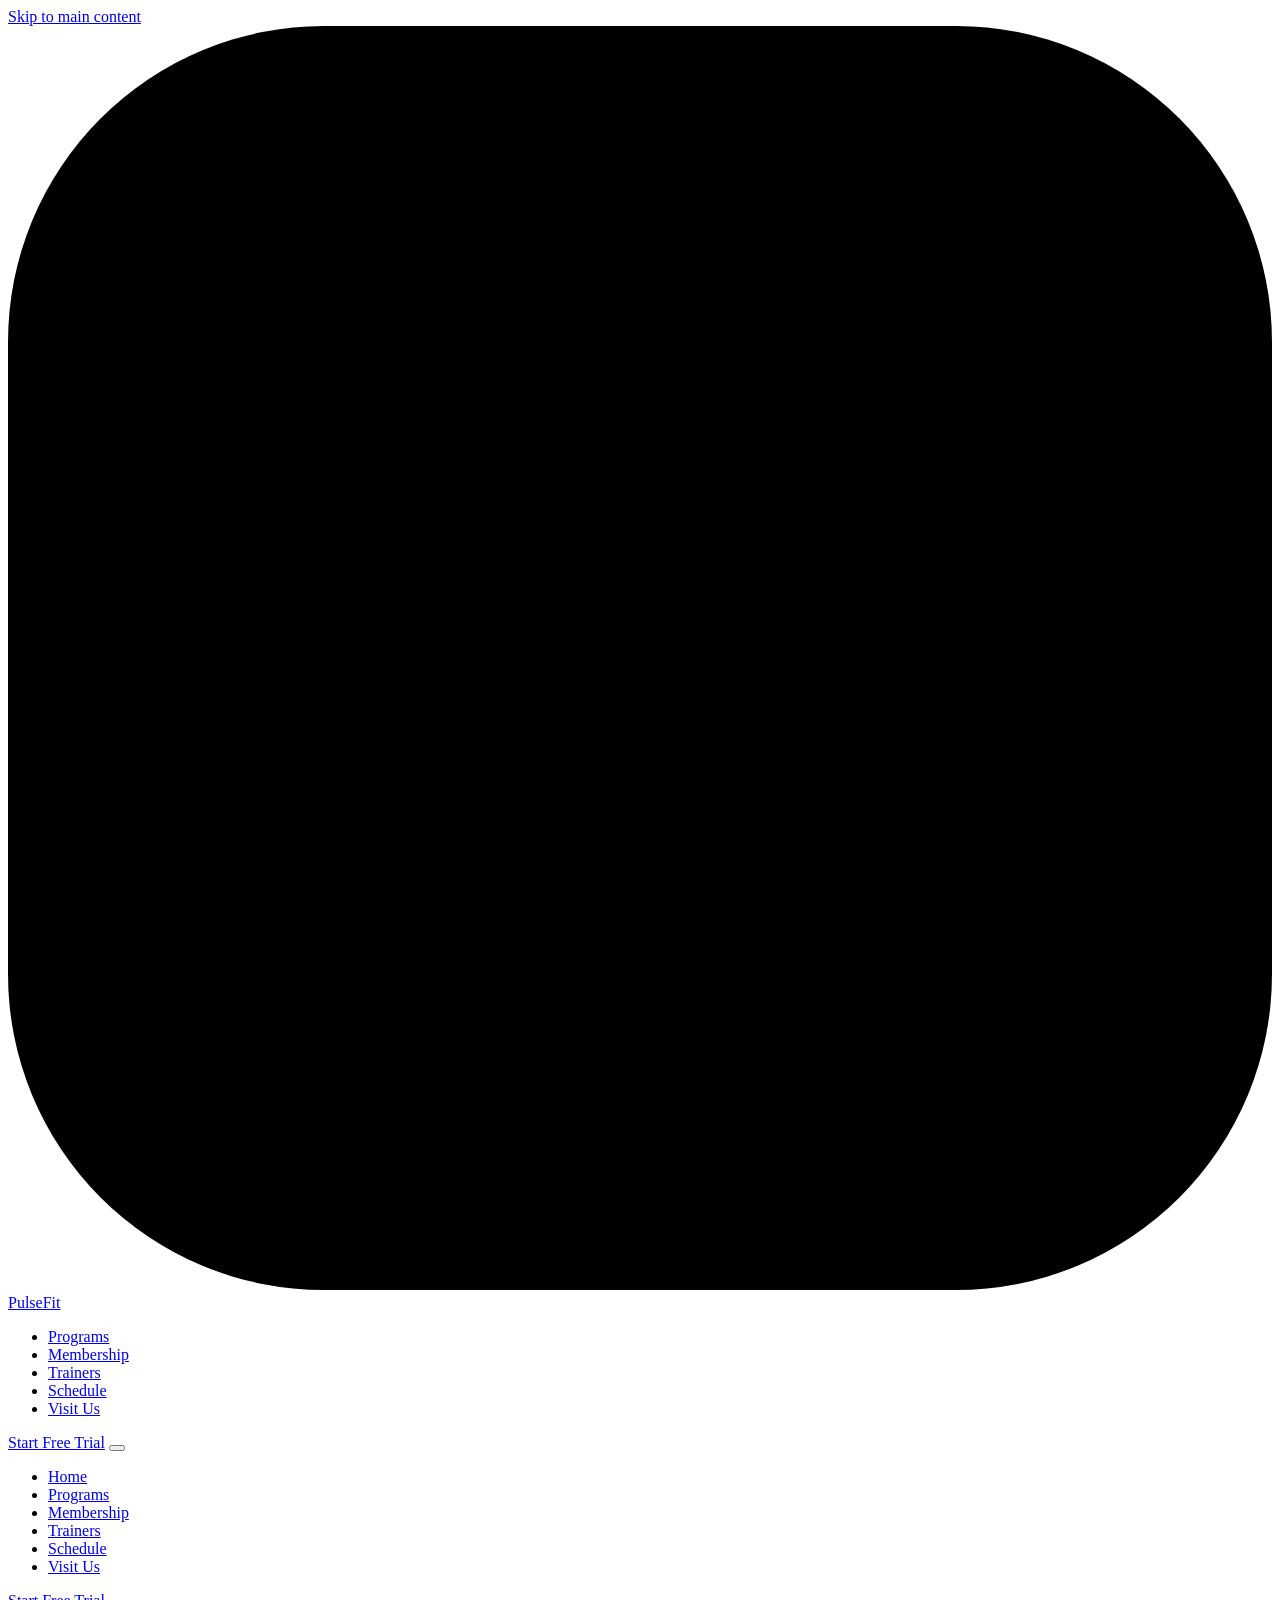
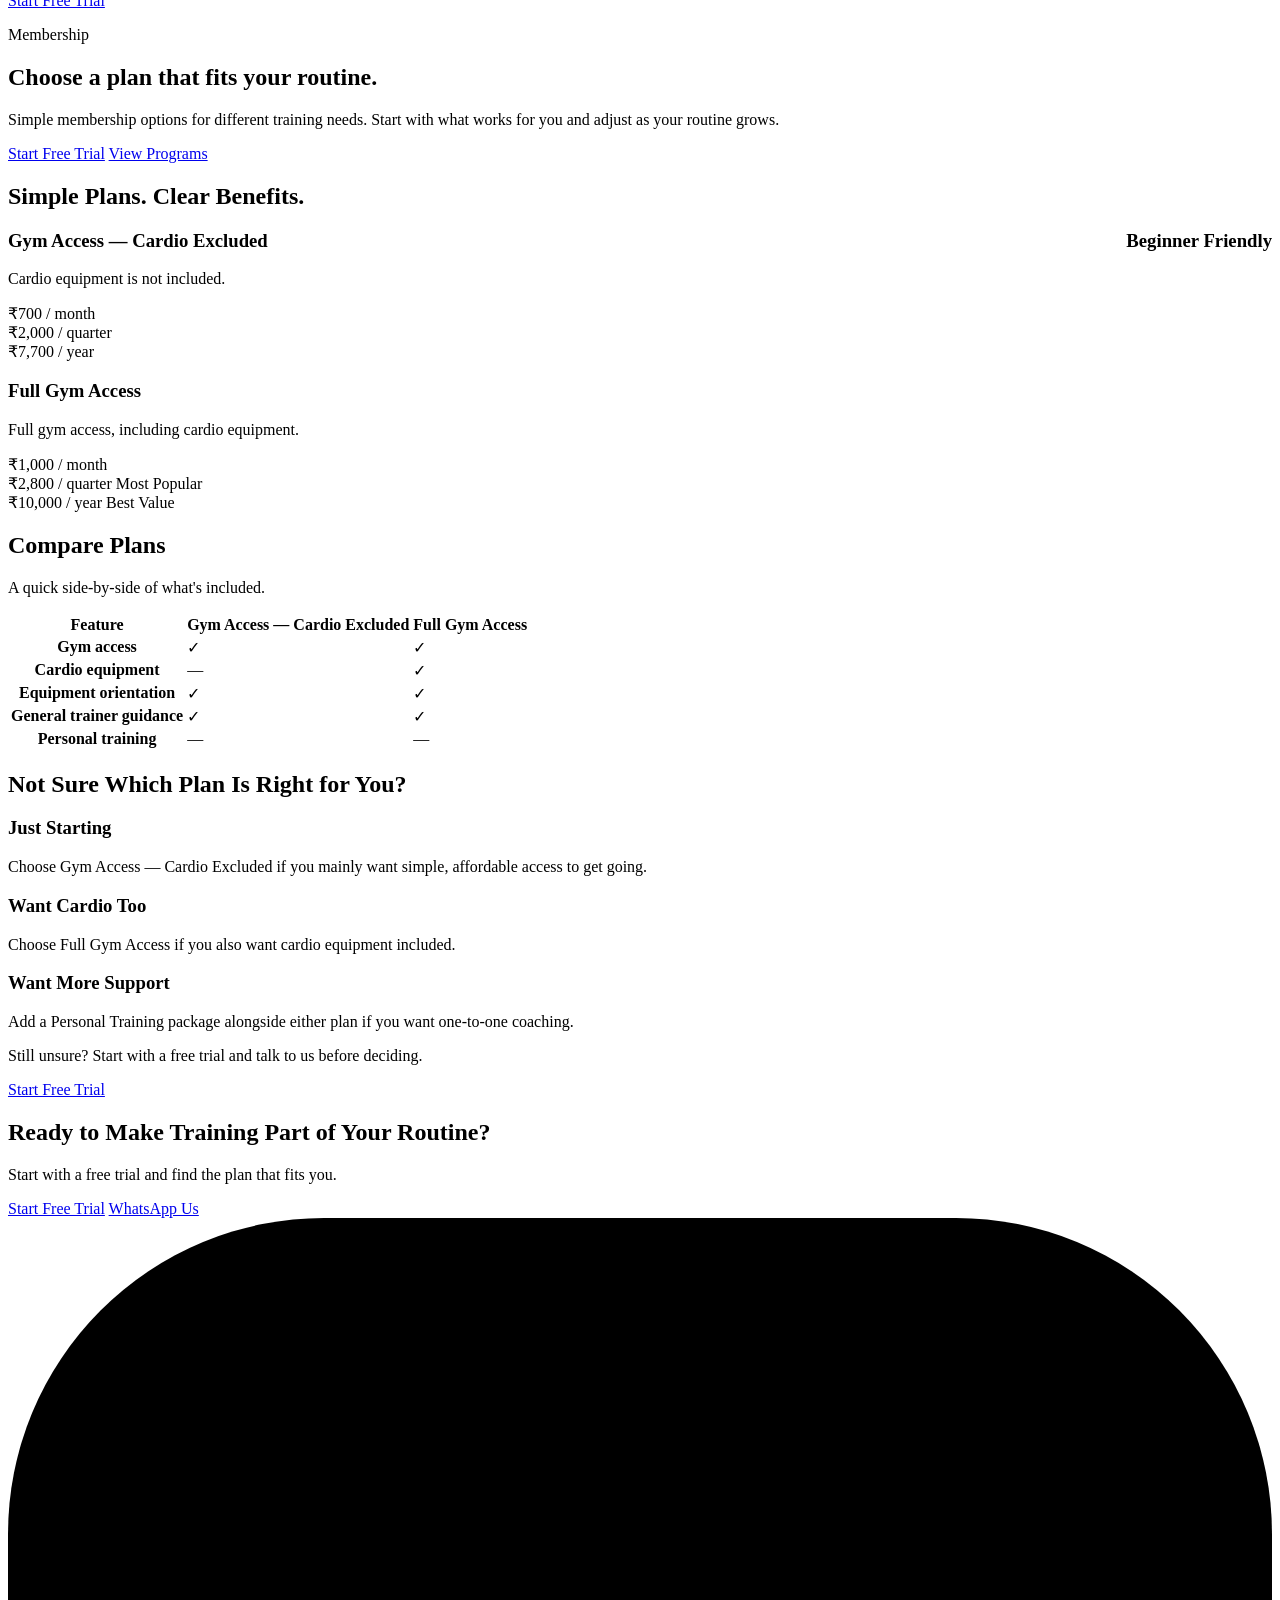
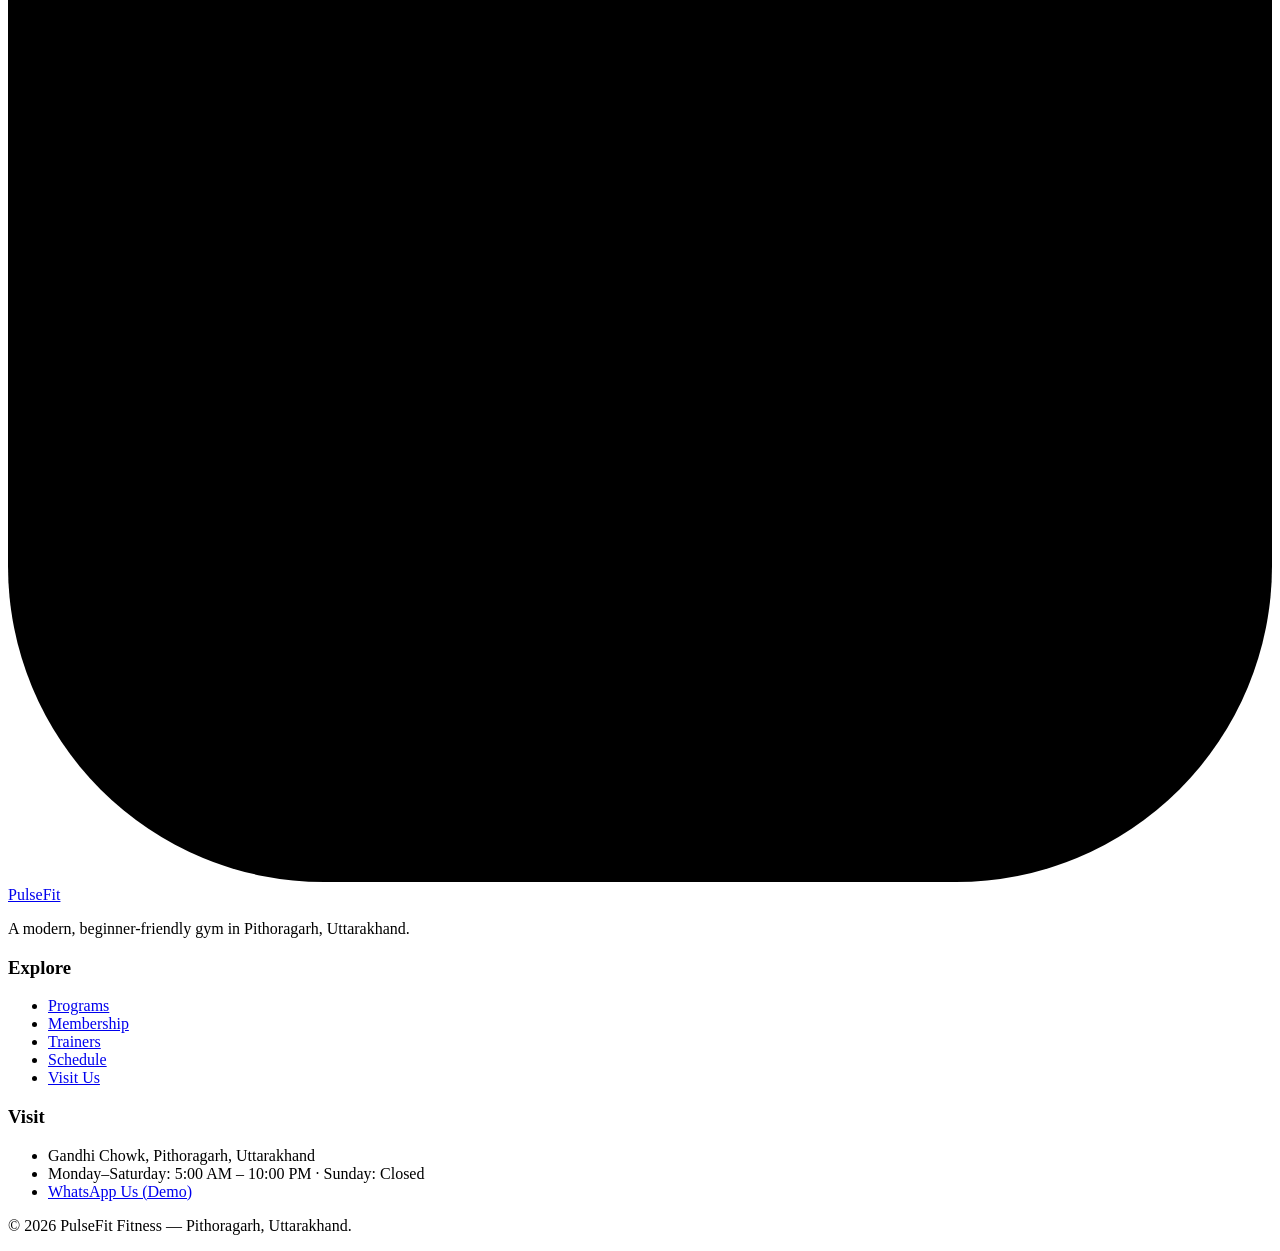
==== commit 4675e260: "Add files via upload" ====
--- a/membership.html
+++ b/membership.html
@@ -101,9 +101,11 @@
 
         <div class="card-grid">
           <div class="card membership-card">
-            <span class="tag-pill">Beginner Friendly</span>
-            <h3>Gym Access — Cardio Excluded</h3>
-            <p class="membership-fit">Access to the gym's non-cardio equipment. Cardio equipment is not included.</p>
+  <h3 style="display:flex; align-items:center; justify-content:space-between; gap:12px;">
+    <span>Gym Access — Cardio Excluded</span>
+    <span class="tag-pill">Beginner Friendly</span>
+  </h3>
+            <p class="membership-fit">Cardio equipment is not included.</p>
             <div class="price-row">
               <span class="price">₹700</span>
               <span class="price-period">/ month</span>
@@ -183,11 +185,6 @@
                 <th scope="row">Personal training</th>
                 <td><span class="compare-no" aria-label="Not included">—</span></td>
                 <td><span class="compare-no" aria-label="Not included">—</span></td>
-              </tr>
-              <tr>
-                <th scope="row">Group classes</th>
-                <td><span class="compare-no" aria-label="Not offered">—</span></td>
-                <td><span class="compare-no" aria-label="Not offered">—</span></td>
               </tr>
             </tbody>
           </table>
@@ -225,12 +222,6 @@
       </div>
     </section>
 
-    <!-- Membership Notes: small, unobtrusive disclosure -->
-    <section class="section" id="membership-notes">
-      <div class="container">
-        <p class="membership-note">Prices shown are demo/sample prices. Actual membership terms may vary. Ask the gym about current availability and pricing.</p>
-      </div>
-    </section>
 
     <!-- Final CTA: reuses the homepage's closing cta-band pattern -->
     <section class="section cta-band bg-surface">
